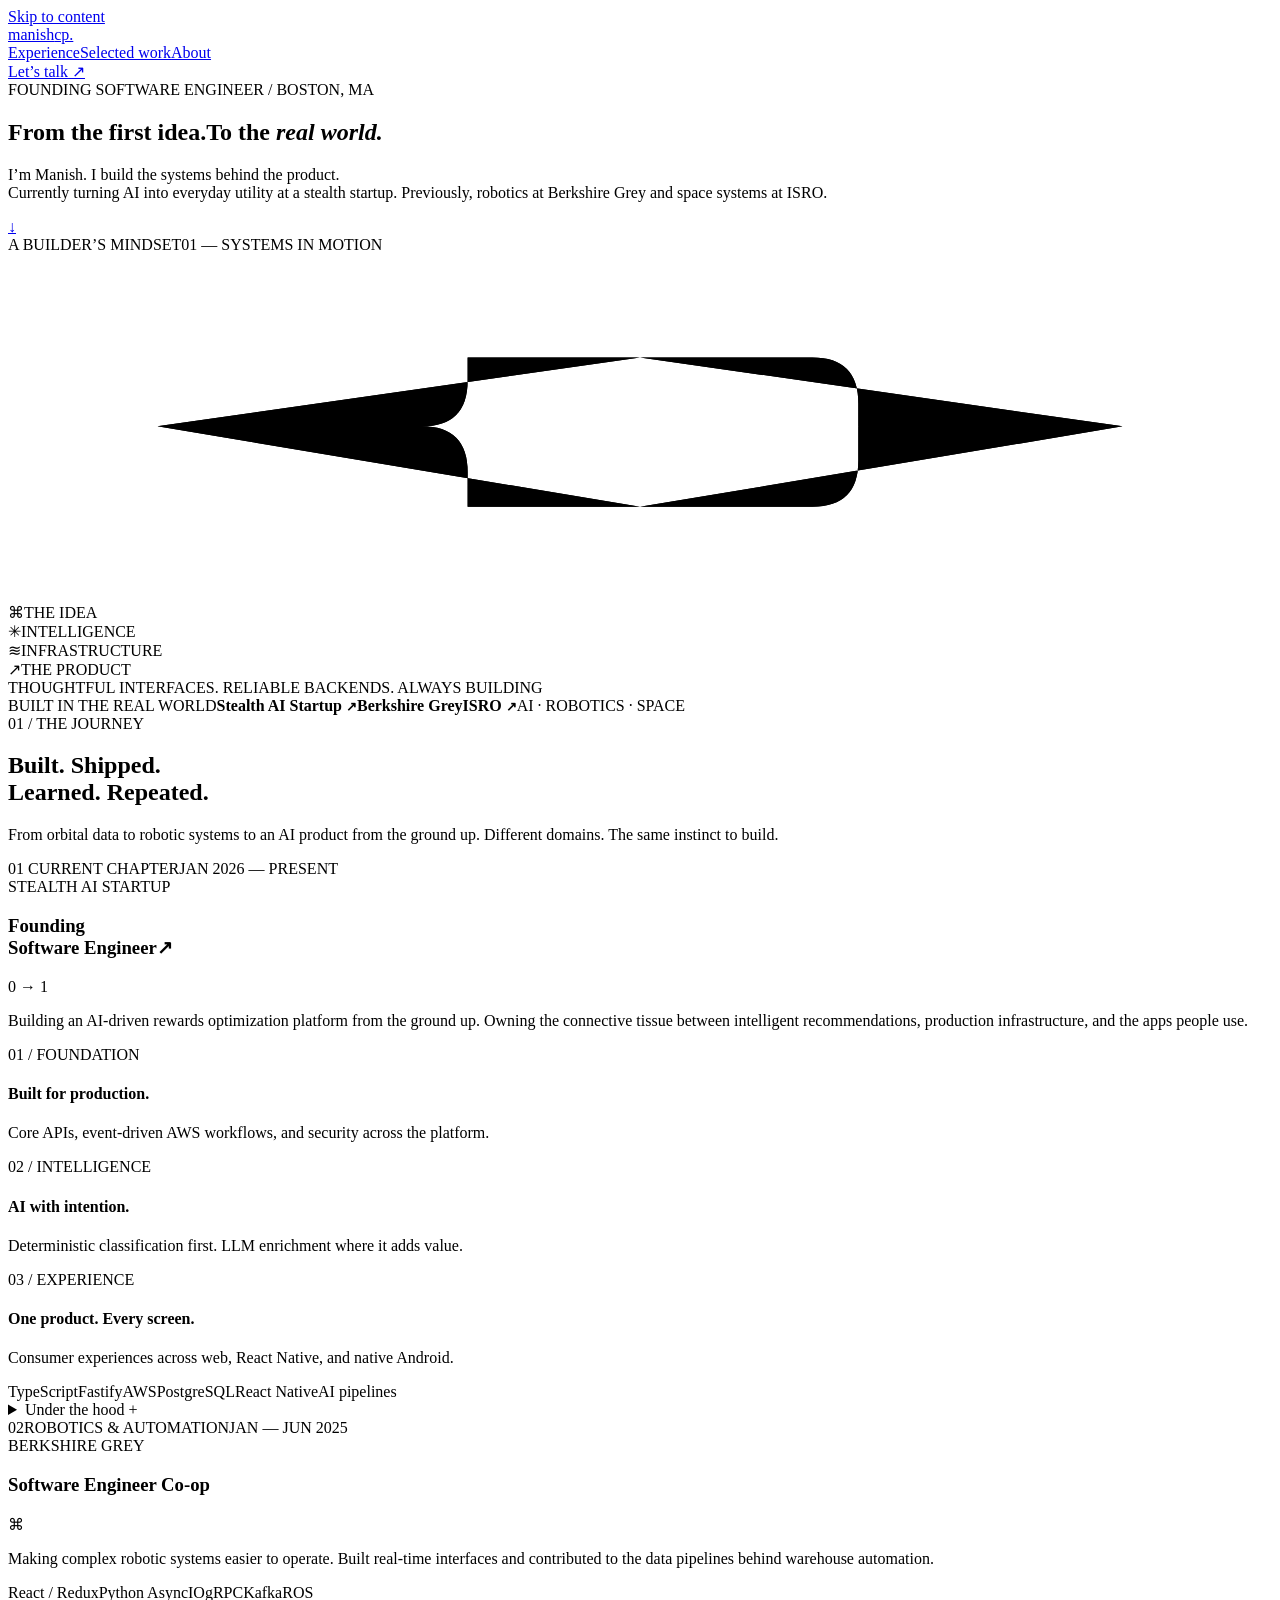
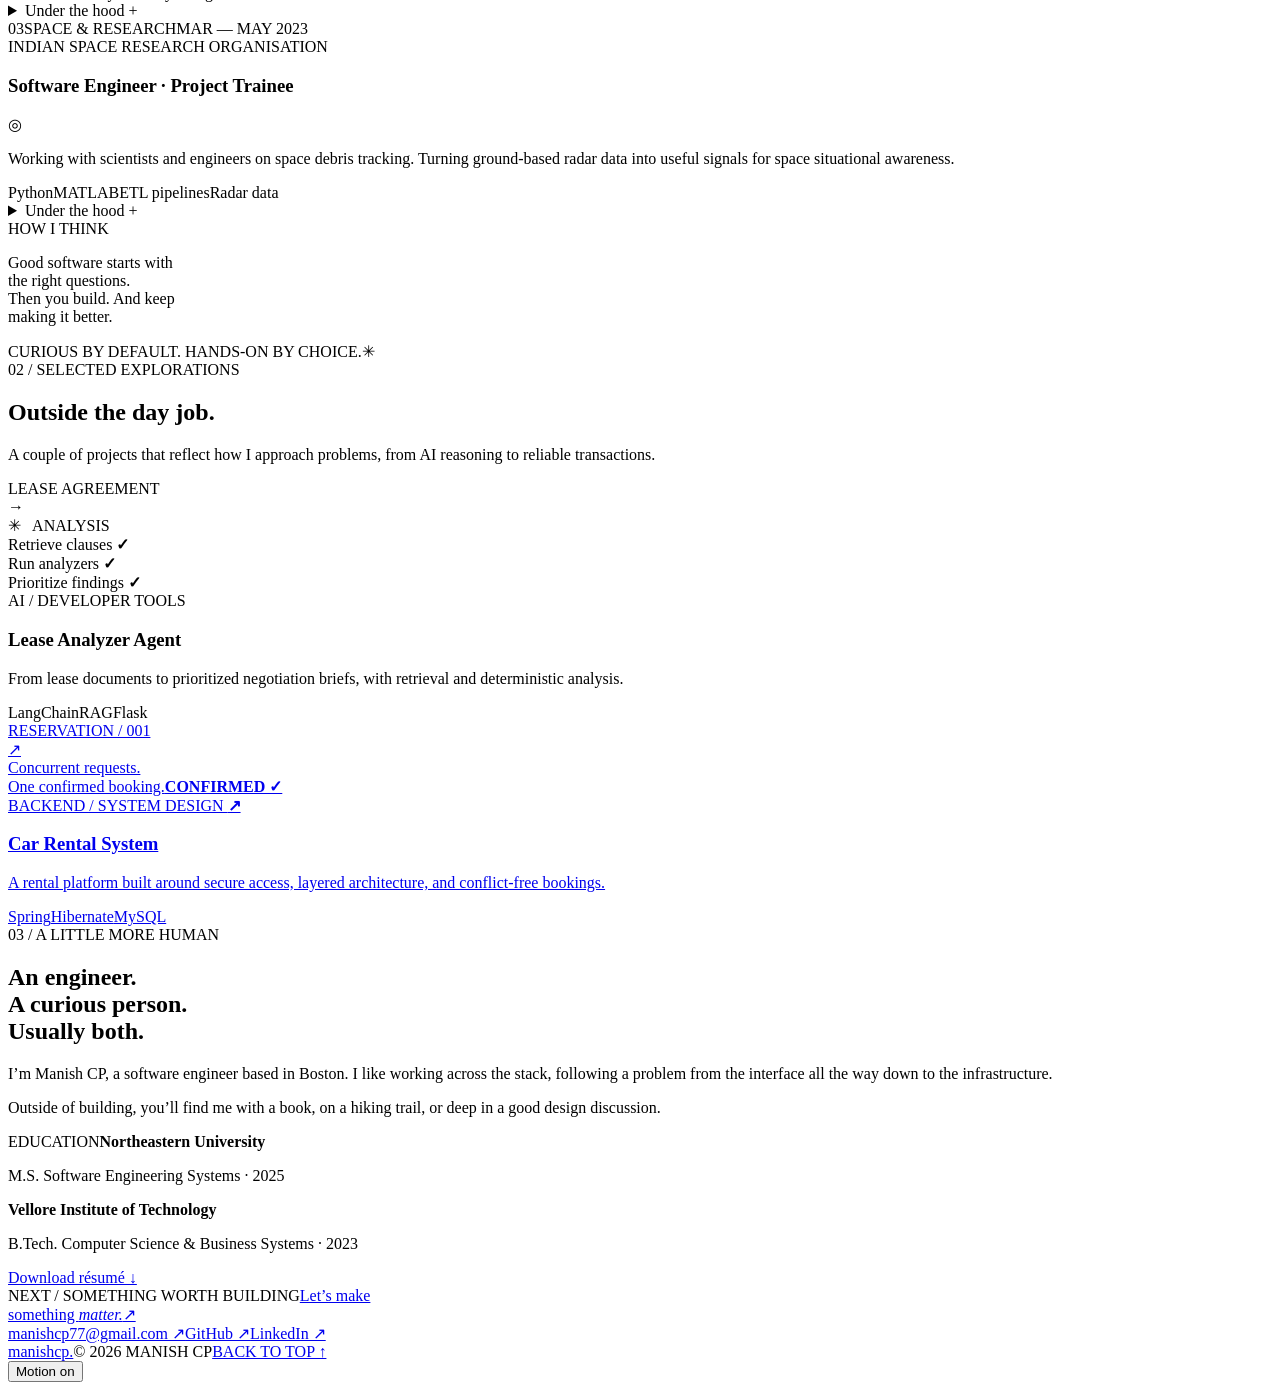
==== index.html @ 3275c743 "Configure portfolio for short GitHub Pages address" ====
<!doctype html>
<html lang="en">
<head>
  <meta charset="utf-8"><meta name="viewport" content="width=device-width,initial-scale=1">
  <title>Manish CP — Founding Software Engineer</title>
  <link rel="canonical" href="https://manishcp.github.io/">
  <meta name="description" content="Manish CP. Founding software engineer building AI products, reliable systems, and thoughtful interfaces.">
  <link rel="preconnect" href="https://fonts.googleapis.com"><link rel="preconnect" href="https://fonts.gstatic.com" crossorigin>
  <link href="https://fonts.googleapis.com/css2?family=DM+Sans:wght@400;450;500;550;600;650;700&family=Manrope:wght@400;500;600;650;700;750;800&display=swap" rel="stylesheet">
  <link rel="stylesheet" href="styles.css">
  <script defer src="https://cdn.jsdelivr.net/npm/gsap@3.13.0/dist/gsap.min.js"></script>
  <script defer src="script.js"></script>
</head>
<body>
  <a class="skip" href="#main">Skip to content</a>
  <header class="nav"><a class="wordmark" href="#">manish<span>cp.</span></a><nav aria-label="Main navigation"><a href="#experience">Experience</a><a href="#work">Selected work</a><a href="#about">About</a></nav><a class="nav-contact" href="mailto:manishcp77@gmail.com">Let’s talk <span>↗</span></a></header>
  <main id="main">
    <section class="hero wrap">
      <div class="hero-main"><div class="eyebrow intro"><span class="status-dot"></span> FOUNDING SOFTWARE ENGINEER <span class="location">/ BOSTON, MA</span></div>
        <h1><span class="line">From the first idea.</span><span class="line">To the <em>real world.</em></span></h1>
        <div class="hero-bottom"><p class="intro">I’m Manish. I build the systems behind the product.<br> Currently turning AI into everyday utility at a stealth startup. Previously, robotics at Berkshire Grey and space systems at ISRO.</p><a class="round-link intro" href="#experience" aria-label="Explore my experience">↓</a></div>
      </div>
      <div class="system-board intro" aria-label="Illustration of connected product systems">
        <div class="board-top"><span><span class="tiny-dot"></span> A BUILDER’S MINDSET</span><span>01 — SYSTEMS IN MOTION</span></div>
        <div class="diagram" aria-hidden="true"><div class="diagram-grid"></div><svg viewBox="0 0 1100 300" preserveAspectRatio="none"><path class="wire" d="M130 150 H360 Q400 150 400 110 V90 H550 M550 90 H700 Q740 90 740 130 V150 H970 M130 150 H360 Q400 150 400 190 V220 H550 M550 220 H700 Q740 220 740 180 V150 H970"/><path class="signal" d="M130 150 H360 Q400 150 400 110 V90 H550 M550 90 H700 Q740 90 740 130 V150 H970"/><path class="signal second" d="M130 150 H360 Q400 150 400 190 V220 H550 M550 220 H700 Q740 220 740 180 V150 H970"/></svg><div class="node input"><span class="node-icon">⌘</span><span>THE IDEA</span></div><div class="node intelligence"><span class="node-icon">✳</span><span>INTELLIGENCE</span></div><div class="node infrastructure"><span class="node-icon">≋</span><span>INFRASTRUCTURE</span></div><div class="node output"><span class="node-icon">↗</span><span>THE PRODUCT</span></div><div class="orbit orbit-one"></div><div class="orbit orbit-two"></div></div>
        <div class="board-bottom"><span>THOUGHTFUL INTERFACES. RELIABLE BACKENDS.</span><span class="live"><span class="status-dot"></span> ALWAYS BUILDING</span></div>
      </div>
      <div class="credibility"><span>BUILT IN THE REAL WORLD</span><strong>Stealth AI Startup <small>↗</small></strong><strong>Berkshire Grey</strong><strong class="isro">ISRO <small>↗</small></strong><span>AI · ROBOTICS · SPACE</span></div>
    </section>
    <section id="experience" class="experience wrap section-space">
      <div class="section-heading reveal"><div><span class="eyebrow">01 / THE JOURNEY</span><h2>Built. Shipped.<br><span>Learned. Repeated.</span></h2></div><p>From orbital data to robotic systems to an AI product from the ground up. Different domains. The same instinct to build.</p></div>
      <article class="role featured reveal"><div class="role-meta"><span class="role-number">01</span><span class="current"><span class="status-dot"></span> CURRENT CHAPTER</span><span>JAN 2026 — PRESENT</span></div><div class="role-main"><div class="role-title"><div><span class="company">STEALTH AI STARTUP</span><h3>Founding<br>Software Engineer<span class="accent">↗</span></h3></div><span class="role-index">0 → 1</span></div><p class="role-description">Building an AI-driven rewards optimization platform from the ground up. Owning the connective tissue between intelligent recommendations, production infrastructure, and the apps people use.</p><div class="pillars"><div><span>01 / FOUNDATION</span><h4>Built for production.</h4><p>Core APIs, event-driven AWS workflows, and security across the platform.</p></div><div><span>02 / INTELLIGENCE</span><h4>AI with intention.</h4><p>Deterministic classification first. LLM enrichment where it adds value.</p></div><div><span>03 / EXPERIENCE</span><h4>One product. Every screen.</h4><p>Consumer experiences across web, React Native, and native Android.</p></div></div><div class="tags"><span>TypeScript</span><span>Fastify</span><span>AWS</span><span>PostgreSQL</span><span>React Native</span><span>AI pipelines</span></div><details><summary>Under the hood <span>+</span></summary><p>Production APIs with Fastify and Prisma. Event processing with SQS, Step Functions, and EventBridge. JWT/RBAC and row-level security. A cross-platform scraping pipeline, merchant assets, and internal developer tooling.</p></details></div></article>
      <article class="role reveal"><div class="role-meta"><span class="role-number">02</span><span>ROBOTICS & AUTOMATION</span><span>JAN — JUN 2025</span></div><div class="role-main"><div class="role-title"><div><span class="company">BERKSHIRE GREY</span><h3>Software Engineer Co-op</h3></div><span class="abstract-mark">⌘</span></div><p class="role-description">Making complex robotic systems easier to operate. Built real-time interfaces and contributed to the data pipelines behind warehouse automation.</p><div class="tags"><span>React / Redux</span><span>Python AsyncIO</span><span>gRPC</span><span>Kafka</span><span>ROS</span></div><details><summary>Under the hood <span>+</span></summary><p>Interfaces spanning four product configurations, REST and WebSocket streams, reusable Pytest infrastructure, and Dockerized validation during the ROS1-to-ROS2 migration.</p></details></div></article>
      <article class="role reveal"><div class="role-meta"><span class="role-number">03</span><span>SPACE & RESEARCH</span><span>MAR — MAY 2023</span></div><div class="role-main"><div class="role-title"><div><span class="company">INDIAN SPACE RESEARCH ORGANISATION</span><h3>Software Engineer · Project Trainee</h3></div><span class="abstract-mark">◎</span></div><p class="role-description">Working with scientists and engineers on space debris tracking. Turning ground-based radar data into useful signals for space situational awareness.</p><div class="tags"><span>Python</span><span>MATLAB</span><span>ETL pipelines</span><span>Radar data</span></div><details><summary>Under the hood <span>+</span></summary><p>Automated radar data preprocessing and a space debris tracking prototype, with orbital coverage algorithms tuned to improve radar pass success.</p></details></div></article>
    </section>
    <section class="approach"><div class="wrap approach-inner"><span class="eyebrow reveal">HOW I THINK</span><p class="manifesto reveal">Good software starts with<br>the right questions.<br><span>Then you build. And keep<br>making it better.</span></p><div class="approach-footer"><span>CURIOUS BY DEFAULT. HANDS-ON BY CHOICE.</span><span class="asterisk" aria-hidden="true">✳</span></div></div></section>
    <section id="work" class="wrap section-space"><div class="section-heading reveal"><div><span class="eyebrow">02 / SELECTED EXPLORATIONS</span><h2>Outside the day job.</h2></div><p>A couple of projects that reflect how I approach problems, from AI reasoning to reliable transactions.</p></div><div class="projects"><article class="project reveal"><div class="project-visual agent-art" aria-hidden="true"><div class="document"><i></i><i></i><i></i><i></i><i></i><span>LEASE AGREEMENT</span></div><span class="connector">→</span><div class="analysis-box"><span>✳ &nbsp; ANALYSIS</span><div>Retrieve clauses <b>✓</b></div><div>Run analyzers <b>✓</b></div><div>Prioritize findings <b>✓</b></div></div></div><div class="project-caption"><span>AI / DEVELOPER TOOLS</span><h3>Lease Analyzer Agent</h3><p>From lease documents to prioritized negotiation briefs, with retrieval and deterministic analysis.</p><div class="tags"><span>LangChain</span><span>RAG</span><span>Flask</span></div></div></article><a class="project reveal" href="https://github.com/ManishCP/CarRentalSystem" target="_blank" rel="noopener noreferrer"><div class="project-visual rental-art" aria-hidden="true"><div class="booking"><span>RESERVATION / 001</span><div class="car">↗</div><div class="booking-bottom"><span>Concurrent requests.<br>One confirmed booking.</span><b>CONFIRMED ✓</b></div></div></div><div class="project-caption"><span>BACKEND / SYSTEM DESIGN <b>↗</b></span><h3>Car Rental System</h3><p>A rental platform built around secure access, layered architecture, and conflict-free bookings.</p><div class="tags"><span>Spring</span><span>Hibernate</span><span>MySQL</span></div></div></a></div></section>
    <section id="about" class="about wrap section-space"><div class="reveal"><span class="eyebrow">03 / A LITTLE MORE HUMAN</span><h2>An engineer.<br>A curious person.<br><span>Usually both.</span></h2></div><div class="about-copy reveal"><p>I’m Manish CP, a software engineer based in Boston. I like working across the stack, following a problem from the interface all the way down to the infrastructure.</p><p>Outside of building, you’ll find me with a book, on a hiking trail, or deep in a good design discussion.</p><div class="education"><span>EDUCATION</span><strong>Northeastern University</strong><p>M.S. Software Engineering Systems · 2025</p><strong>Vellore Institute of Technology</strong><p>B.Tech. Computer Science & Business Systems · 2023</p></div><a class="text-link" href="Docs/ManishCP_Resume.pdf" download="Manish_SoftwareEngineer_2026.pdf">Download résumé ↓</a></div></section>
    <footer id="contact"><div class="wrap"><div class="footer-top"><span class="eyebrow">NEXT / SOMETHING WORTH BUILDING</span><a href="mailto:manishcp77@gmail.com" class="contact-title">Let’s make<br>something <em>matter.</em><span>↗</span></a><div class="footer-links"><a href="mailto:manishcp77@gmail.com">manishcp77@gmail.com ↗</a><a href="https://github.com/ManishCP" target="_blank" rel="noopener noreferrer">GitHub ↗</a><a href="https://www.linkedin.com/in/manishcp/" target="_blank" rel="noopener noreferrer">LinkedIn ↗</a></div></div><div class="footer-bottom"><a class="wordmark" href="#">manish<span>cp.</span></a><span>© 2026 MANISH CP</span><a href="#">BACK TO TOP ↑</a></div></div></footer>
  </main>
  <button class="motion-toggle" aria-pressed="false" title="Pause decorative animations">Motion <span>on</span></button>
</body>
</html>
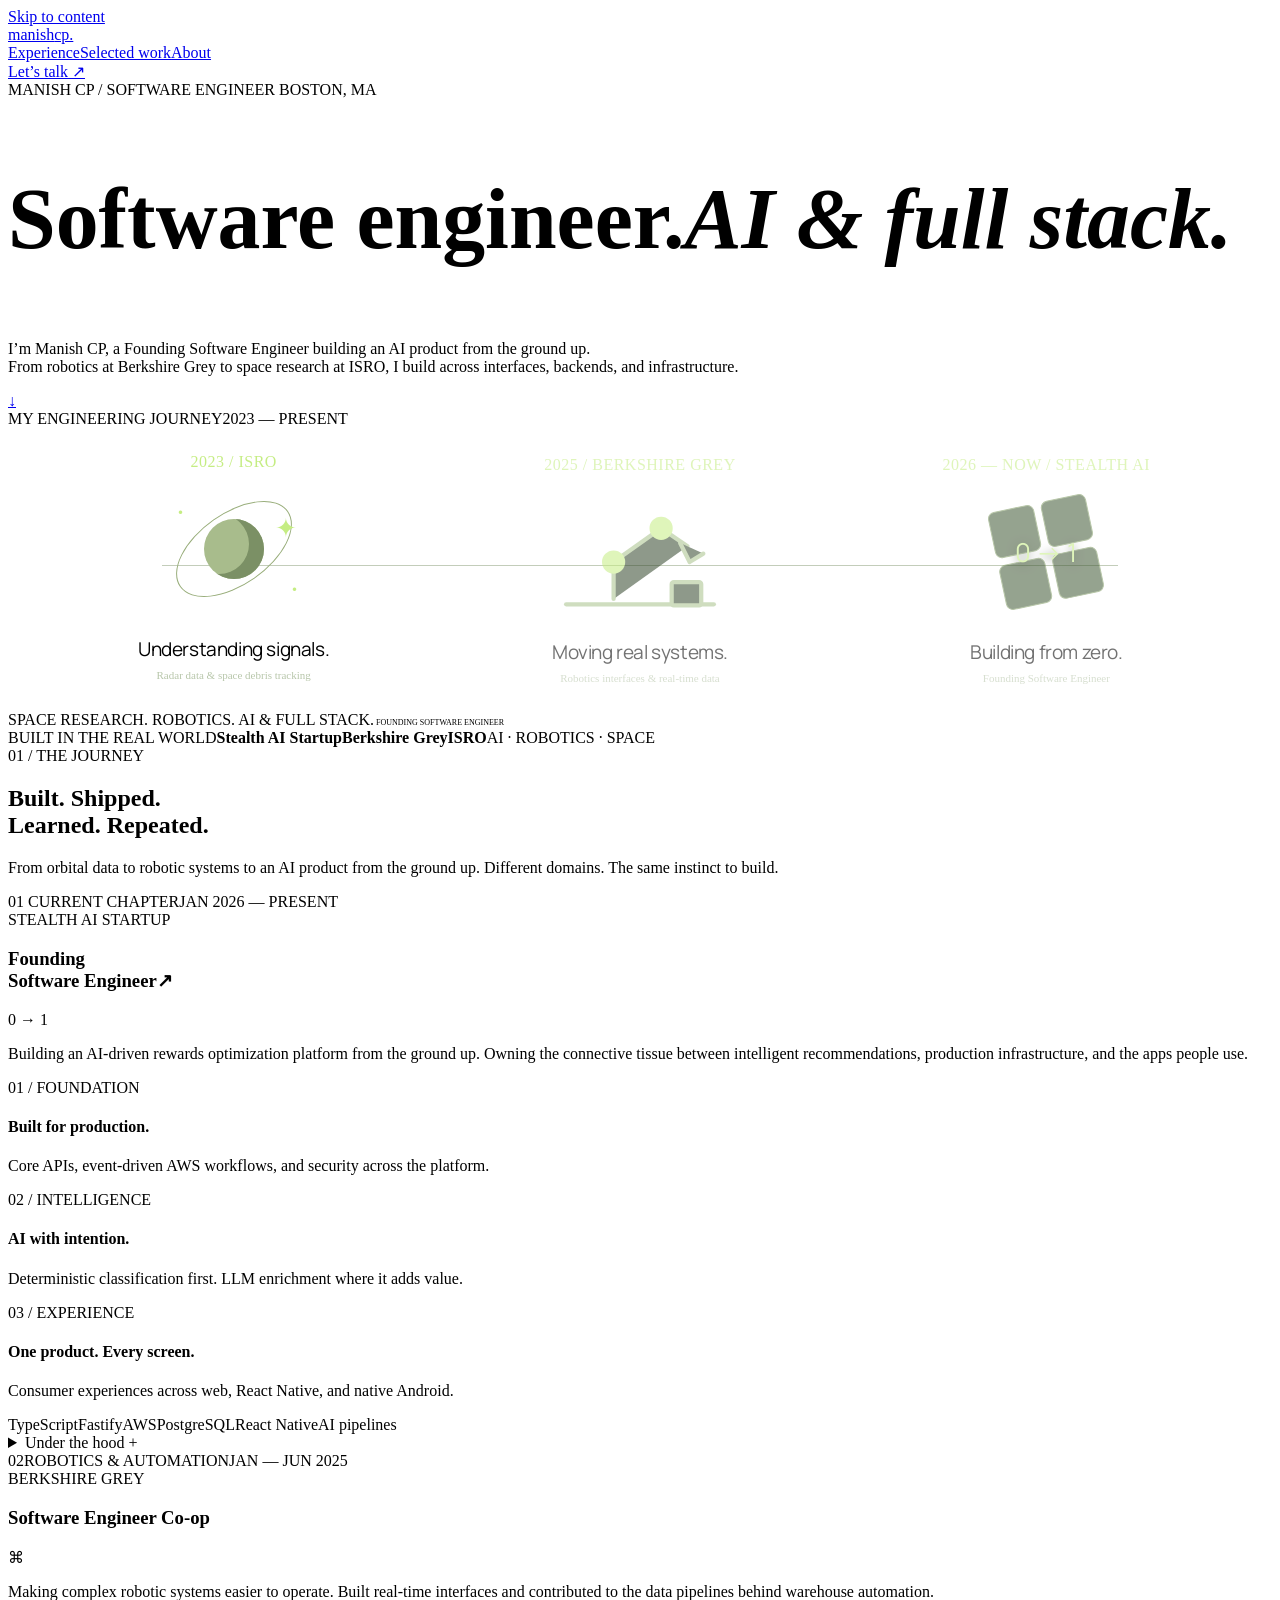
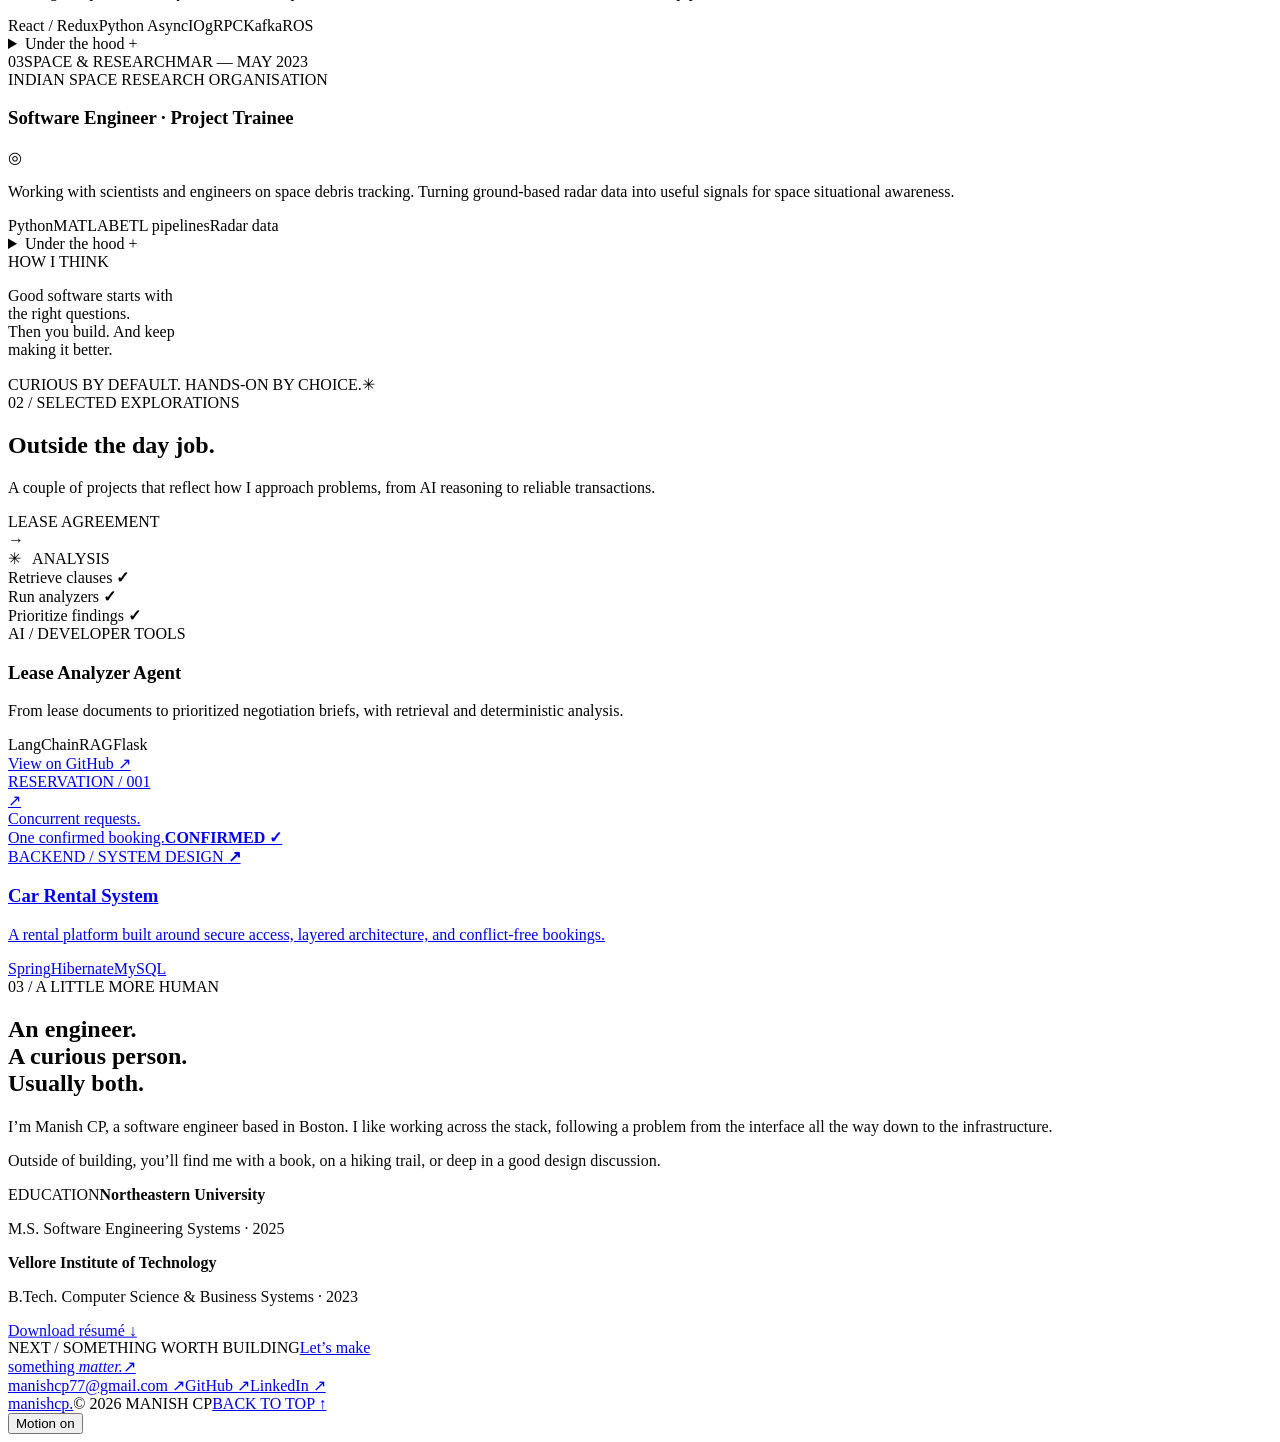
==== commit b19d229a: "Clarify engineering focus and animate career journey" ====
--- a/index.html
+++ b/index.html
@@ -2,12 +2,13 @@
 <html lang="en">
 <head>
   <meta charset="utf-8"><meta name="viewport" content="width=device-width,initial-scale=1">
-  <title>Manish CP — Founding Software Engineer</title>
+  <title>Manish CP — Software Engineer · AI & Full Stack</title>
   <link rel="canonical" href="https://manishcp.github.io/">
   <meta name="description" content="Manish CP. Founding software engineer building AI products, reliable systems, and thoughtful interfaces.">
   <link rel="preconnect" href="https://fonts.googleapis.com"><link rel="preconnect" href="https://fonts.gstatic.com" crossorigin>
   <link href="https://fonts.googleapis.com/css2?family=DM+Sans:wght@400;450;500;550;600;650;700&family=Manrope:wght@400;500;600;650;700;750;800&display=swap" rel="stylesheet">
   <link rel="stylesheet" href="styles.css">
+  <link rel="stylesheet" href="journey.css">
   <script defer src="https://cdn.jsdelivr.net/npm/gsap@3.13.0/dist/gsap.min.js"></script>
   <script defer src="script.js"></script>
 </head>
@@ -16,16 +17,16 @@
   <header class="nav"><a class="wordmark" href="#">manish<span>cp.</span></a><nav aria-label="Main navigation"><a href="#experience">Experience</a><a href="#work">Selected work</a><a href="#about">About</a></nav><a class="nav-contact" href="mailto:manishcp77@gmail.com">Let’s talk <span>↗</span></a></header>
   <main id="main">
     <section class="hero wrap">
-      <div class="hero-main"><div class="eyebrow intro"><span class="status-dot"></span> FOUNDING SOFTWARE ENGINEER <span class="location">/ BOSTON, MA</span></div>
-        <h1><span class="line">From the first idea.</span><span class="line">To the <em>real world.</em></span></h1>
-        <div class="hero-bottom"><p class="intro">I’m Manish. I build the systems behind the product.<br> Currently turning AI into everyday utility at a stealth startup. Previously, robotics at Berkshire Grey and space systems at ISRO.</p><a class="round-link intro" href="#experience" aria-label="Explore my experience">↓</a></div>
+      <div class="hero-main"><div class="eyebrow intro"><span class="status-dot"></span> MANISH CP / SOFTWARE ENGINEER <span class="location">BOSTON, MA</span></div>
+        <h1><span class="line">Software engineer.</span><span class="line"><em>AI &amp; full stack.</em></span></h1>
+        <div class="hero-bottom"><p class="intro">I’m Manish CP, a Founding Software Engineer building an AI product from the ground up.<br> From robotics at Berkshire Grey to space research at ISRO, I build across interfaces, backends, and infrastructure.</p><a class="round-link intro" href="#experience" aria-label="Explore my experience">↓</a></div>
       </div>
-      <div class="system-board intro" aria-label="Illustration of connected product systems">
-        <div class="board-top"><span><span class="tiny-dot"></span> A BUILDER’S MINDSET</span><span>01 — SYSTEMS IN MOTION</span></div>
-        <div class="diagram" aria-hidden="true"><div class="diagram-grid"></div><svg viewBox="0 0 1100 300" preserveAspectRatio="none"><path class="wire" d="M130 150 H360 Q400 150 400 110 V90 H550 M550 90 H700 Q740 90 740 130 V150 H970 M130 150 H360 Q400 150 400 190 V220 H550 M550 220 H700 Q740 220 740 180 V150 H970"/><path class="signal" d="M130 150 H360 Q400 150 400 110 V90 H550 M550 90 H700 Q740 90 740 130 V150 H970"/><path class="signal second" d="M130 150 H360 Q400 150 400 190 V220 H550 M550 220 H700 Q740 220 740 180 V150 H970"/></svg><div class="node input"><span class="node-icon">⌘</span><span>THE IDEA</span></div><div class="node intelligence"><span class="node-icon">✳</span><span>INTELLIGENCE</span></div><div class="node infrastructure"><span class="node-icon">≋</span><span>INFRASTRUCTURE</span></div><div class="node output"><span class="node-icon">↗</span><span>THE PRODUCT</span></div><div class="orbit orbit-one"></div><div class="orbit orbit-two"></div></div>
-        <div class="board-bottom"><span>THOUGHTFUL INTERFACES. RELIABLE BACKENDS.</span><span class="live"><span class="status-dot"></span> ALWAYS BUILDING</span></div>
+      <div class="system-board journey-board intro" aria-label="My engineering journey: space research at ISRO, robotics at Berkshire Grey, and founding software engineer at a stealth AI startup" data-chapter="0">
+        <div class="board-top"><span><span class="tiny-dot"></span> MY ENGINEERING JOURNEY</span><span>2023 — PRESENT</span></div>
+        <div class="journey-content"><div class="journey"><div class="journey-line"></div><article class="chapter"><span class="chapter-date">2023 / ISRO</span><div class="space-art"><div class="orbit"></div><div class="planet"></div><div class="satellite">✦</div><div class="star s1">·</div><div class="star s2">·</div></div><h2>Understanding signals.</h2><p>Radar data & space debris tracking</p></article><article class="chapter"><span class="chapter-date">2025 / BERKSHIRE GREY</span><div class="robot-art"><svg viewBox="0 0 180 130" aria-hidden="true"><path d="M20 115 H160"/><g class="arm"><path d="M65 110 L65 75 L110 43 L135 60"/><circle cx="65" cy="75" r="9"/><circle cx="110" cy="43" r="9"/><path class="grip" d="M128 57 L137 75 L150 67"/></g><rect x="120" y="94" width="28" height="22" rx="2"/></svg></div><h2>Moving real systems.</h2><p>Robotics interfaces & real-time data</p></article><article class="chapter"><span class="chapter-date">2026 — NOW / STEALTH AI</span><div class="founding-art"><div class="founding-grid"><span></span><span></span><span></span><span></span></div><div class="founding-symbol">0 → 1</div></div><h2>Building from zero.</h2><p>Founding Software Engineer</p></article></div></div>
+        <div class="board-bottom"><span>SPACE RESEARCH. ROBOTICS. AI &amp; FULL STACK.</span><span class="live"><span class="status-dot"></span> FOUNDING SOFTWARE ENGINEER</span></div>
       </div>
-      <div class="credibility"><span>BUILT IN THE REAL WORLD</span><strong>Stealth AI Startup <small>↗</small></strong><strong>Berkshire Grey</strong><strong class="isro">ISRO <small>↗</small></strong><span>AI · ROBOTICS · SPACE</span></div>
+      <div class="credibility"><span>BUILT IN THE REAL WORLD</span><strong>Stealth AI Startup</strong><strong>Berkshire Grey</strong><strong class="isro">ISRO</strong><span>AI · ROBOTICS · SPACE</span></div>
     </section>
     <section id="experience" class="experience wrap section-space">
       <div class="section-heading reveal"><div><span class="eyebrow">01 / THE JOURNEY</span><h2>Built. Shipped.<br><span>Learned. Repeated.</span></h2></div><p>From orbital data to robotic systems to an AI product from the ground up. Different domains. The same instinct to build.</p></div>
@@ -34,7 +35,7 @@
       <article class="role reveal"><div class="role-meta"><span class="role-number">03</span><span>SPACE & RESEARCH</span><span>MAR — MAY 2023</span></div><div class="role-main"><div class="role-title"><div><span class="company">INDIAN SPACE RESEARCH ORGANISATION</span><h3>Software Engineer · Project Trainee</h3></div><span class="abstract-mark">◎</span></div><p class="role-description">Working with scientists and engineers on space debris tracking. Turning ground-based radar data into useful signals for space situational awareness.</p><div class="tags"><span>Python</span><span>MATLAB</span><span>ETL pipelines</span><span>Radar data</span></div><details><summary>Under the hood <span>+</span></summary><p>Automated radar data preprocessing and a space debris tracking prototype, with orbital coverage algorithms tuned to improve radar pass success.</p></details></div></article>
     </section>
     <section class="approach"><div class="wrap approach-inner"><span class="eyebrow reveal">HOW I THINK</span><p class="manifesto reveal">Good software starts with<br>the right questions.<br><span>Then you build. And keep<br>making it better.</span></p><div class="approach-footer"><span>CURIOUS BY DEFAULT. HANDS-ON BY CHOICE.</span><span class="asterisk" aria-hidden="true">✳</span></div></div></section>
-    <section id="work" class="wrap section-space"><div class="section-heading reveal"><div><span class="eyebrow">02 / SELECTED EXPLORATIONS</span><h2>Outside the day job.</h2></div><p>A couple of projects that reflect how I approach problems, from AI reasoning to reliable transactions.</p></div><div class="projects"><article class="project reveal"><div class="project-visual agent-art" aria-hidden="true"><div class="document"><i></i><i></i><i></i><i></i><i></i><span>LEASE AGREEMENT</span></div><span class="connector">→</span><div class="analysis-box"><span>✳ &nbsp; ANALYSIS</span><div>Retrieve clauses <b>✓</b></div><div>Run analyzers <b>✓</b></div><div>Prioritize findings <b>✓</b></div></div></div><div class="project-caption"><span>AI / DEVELOPER TOOLS</span><h3>Lease Analyzer Agent</h3><p>From lease documents to prioritized negotiation briefs, with retrieval and deterministic analysis.</p><div class="tags"><span>LangChain</span><span>RAG</span><span>Flask</span></div></div></article><a class="project reveal" href="https://github.com/ManishCP/CarRentalSystem" target="_blank" rel="noopener noreferrer"><div class="project-visual rental-art" aria-hidden="true"><div class="booking"><span>RESERVATION / 001</span><div class="car">↗</div><div class="booking-bottom"><span>Concurrent requests.<br>One confirmed booking.</span><b>CONFIRMED ✓</b></div></div></div><div class="project-caption"><span>BACKEND / SYSTEM DESIGN <b>↗</b></span><h3>Car Rental System</h3><p>A rental platform built around secure access, layered architecture, and conflict-free bookings.</p><div class="tags"><span>Spring</span><span>Hibernate</span><span>MySQL</span></div></div></a></div></section>
+    <section id="work" class="wrap section-space"><div class="section-heading reveal"><div><span class="eyebrow">02 / SELECTED EXPLORATIONS</span><h2>Outside the day job.</h2></div><p>A couple of projects that reflect how I approach problems, from AI reasoning to reliable transactions.</p></div><div class="projects"><article class="project reveal"><div class="project-visual agent-art" aria-hidden="true"><div class="document"><i></i><i></i><i></i><i></i><i></i><span>LEASE AGREEMENT</span></div><span class="connector">→</span><div class="analysis-box"><span>✳ &nbsp; ANALYSIS</span><div>Retrieve clauses <b>✓</b></div><div>Run analyzers <b>✓</b></div><div>Prioritize findings <b>✓</b></div></div></div><div class="project-caption"><span>AI / DEVELOPER TOOLS</span><h3>Lease Analyzer Agent</h3><p>From lease documents to prioritized negotiation briefs, with retrieval and deterministic analysis.</p><div class="tags"><span>LangChain</span><span>RAG</span><span>Flask</span></div><a class="text-link" href="https://github.com/ManishCP/agent_build_hackathon" target="_blank" rel="noopener noreferrer">View on GitHub ↗</a></div></article><a class="project reveal" href="https://github.com/ManishCP/CarRentalSystem" target="_blank" rel="noopener noreferrer"><div class="project-visual rental-art" aria-hidden="true"><div class="booking"><span>RESERVATION / 001</span><div class="car">↗</div><div class="booking-bottom"><span>Concurrent requests.<br>One confirmed booking.</span><b>CONFIRMED ✓</b></div></div></div><div class="project-caption"><span>BACKEND / SYSTEM DESIGN <b>↗</b></span><h3>Car Rental System</h3><p>A rental platform built around secure access, layered architecture, and conflict-free bookings.</p><div class="tags"><span>Spring</span><span>Hibernate</span><span>MySQL</span></div></div></a></div></section>
     <section id="about" class="about wrap section-space"><div class="reveal"><span class="eyebrow">03 / A LITTLE MORE HUMAN</span><h2>An engineer.<br>A curious person.<br><span>Usually both.</span></h2></div><div class="about-copy reveal"><p>I’m Manish CP, a software engineer based in Boston. I like working across the stack, following a problem from the interface all the way down to the infrastructure.</p><p>Outside of building, you’ll find me with a book, on a hiking trail, or deep in a good design discussion.</p><div class="education"><span>EDUCATION</span><strong>Northeastern University</strong><p>M.S. Software Engineering Systems · 2025</p><strong>Vellore Institute of Technology</strong><p>B.Tech. Computer Science & Business Systems · 2023</p></div><a class="text-link" href="Docs/ManishCP_Resume.pdf" download="Manish_SoftwareEngineer_2026.pdf">Download résumé ↓</a></div></section>
     <footer id="contact"><div class="wrap"><div class="footer-top"><span class="eyebrow">NEXT / SOMETHING WORTH BUILDING</span><a href="mailto:manishcp77@gmail.com" class="contact-title">Let’s make<br>something <em>matter.</em><span>↗</span></a><div class="footer-links"><a href="mailto:manishcp77@gmail.com">manishcp77@gmail.com ↗</a><a href="https://github.com/ManishCP" target="_blank" rel="noopener noreferrer">GitHub ↗</a><a href="https://www.linkedin.com/in/manishcp/" target="_blank" rel="noopener noreferrer">LinkedIn ↗</a></div></div><div class="footer-bottom"><a class="wordmark" href="#">manish<span>cp.</span></a><span>© 2026 MANISH CP</span><a href="#">BACK TO TOP ↑</a></div></div></footer>
   </main>
--- a/journey.css
+++ b/journey.css
@@ -0,0 +1 @@
+.journey-content{padding:25px 35px 30px;background-image:radial-gradient(#a2b79325 .7px,transparent .7px);background-size:20px 20px}.journey{display:grid;grid-template-columns:repeat(3,1fr);gap:25px;position:relative}.journey-line{position:absolute;top:49%;height:1px;background:#69835366;left:10%;right:10%}.chapter{position:relative;text-align:center;opacity:.55;transition:opacity .9s,transform .9s;transform:translateY(3px)}.chapter-date{font:9px var(--mono);letter-spacing:.5px;color:#c5ed83}.chapter h2{font:400 19px Manrope,sans-serif;letter-spacing:-.4px;margin:10px 0 7px}.chapter p{font-size:11px;color:#b7c6aa;margin:0}.space-art,.robot-art,.founding-art{height:155px;position:relative;max-width:190px;margin:auto}.journey .planet{width:60px;height:60px;border-radius:50%;background:#a8bc8c;box-shadow:inset -15px -5px 0 #7b9065;position:absolute;top:50%;left:50%;transform:translate(-50%,-50%)}.journey .orbit{width:130px;height:70px;border:1px solid #98ad7a;border-radius:50%;position:absolute;top:50%;left:50%;transform:translate(-50%,-50%) rotate(-35deg)}.satellite{position:absolute;top:27%;left:72%;color:#c5ed83;font-size:26px;animation:journey-satellite 5s ease-in-out infinite}.star{position:absolute;color:#c5ed83;font-size:30px}.s1{left:20%;top:15%}.s2{left:80%;top:65%}.robot-art svg{height:100%;width:100%;fill:#33462c;stroke:#a8c38c;stroke-width:4;stroke-linecap:round;stroke-linejoin:round}.robot-art .arm{transform-origin:65px 110px;animation:journey-robot 4s ease-in-out infinite}.robot-art circle{fill:#c5ed83;stroke:#c5ed83}.founding-grid{position:absolute;top:50%;left:50%;width:100px;height:100px;transform:translate(-50%,-50%) rotate(-12deg);display:grid;grid-template-columns:1fr 1fr;gap:7px}.founding-grid span{background:#405835;border:1px solid #7e9a62;border-radius:7px;animation:journey-tiles 4s ease-in-out infinite alternate}.founding-grid span:nth-child(2){animation-delay:-1s}.founding-grid span:nth-child(3){animation-delay:-2s}.founding-symbol{position:absolute;inset:0;display:grid;place-items:center;font:26px Manrope,sans-serif;color:#c5ed83;text-shadow:0 2px 10px #10200a}.journey-board[data-chapter="0"] .chapter:nth-of-type(1),.journey-board[data-chapter="1"] .chapter:nth-of-type(2),.journey-board[data-chapter="2"] .chapter:nth-of-type(3){opacity:1;transform:none}.journey-board .board-bottom{gap:20px}.journey-board .live{font-size:8px}.motion-off .chapter{opacity:1;transform:none}.hero h1{font-size:clamp(54px,6.7vw,92px)}@keyframes journey-satellite{50%{transform:translate(-4px,8px)}}@keyframes journey-robot{50%{transform:rotate(-15deg)}}@keyframes journey-tiles{to{background:#66884a;transform:translateY(-4px)}}@media(max-width:800px){.journey-content{padding:25px 15px}.journey{gap:12px}.chapter-date{font-size:7px}.chapter h2{font-size:15px}.chapter p{font-size:9px}.journey-board .board-bottom{font-size:7px;letter-spacing:.4px}.journey-board .live{font-size:7px}}@media(max-width:560px){.hero h1{font-size:clamp(35px,8.5vw,48px);letter-spacing:-2px}.journey-content{padding:20px 23px}.journey{grid-template-columns:1fr;gap:15px}.journey-line{top:30px;bottom:30px;left:42px;right:auto;height:auto;width:1px}.chapter{display:grid;grid-template-columns:85px 1fr;text-align:left;align-items:center;column-gap:20px;min-height:95px}.chapter-date{grid-column:2;align-self:end;font-size:7px}.space-art,.robot-art,.founding-art{width:85px;height:95px;grid-column:1;grid-row:1 / 4}.chapter h2{grid-column:2;font-size:16px;margin:7px 0 4px}.chapter p{grid-column:2;align-self:start;font-size:9px}.journey .planet{width:35px;height:35px}.journey .orbit{width:80px;height:40px}.satellite{font-size:18px}.founding-grid{width:65px;height:65px;gap:4px}.founding-symbol{font-size:19px}.journey-board .board-bottom{flex-direction:column;gap:12px}.journey-board .board-bottom>span:first-child{max-width:none}.journey-board .live{font-size:7px}}@media(prefers-reduced-motion:reduce){.chapter{opacity:1;transform:none}}
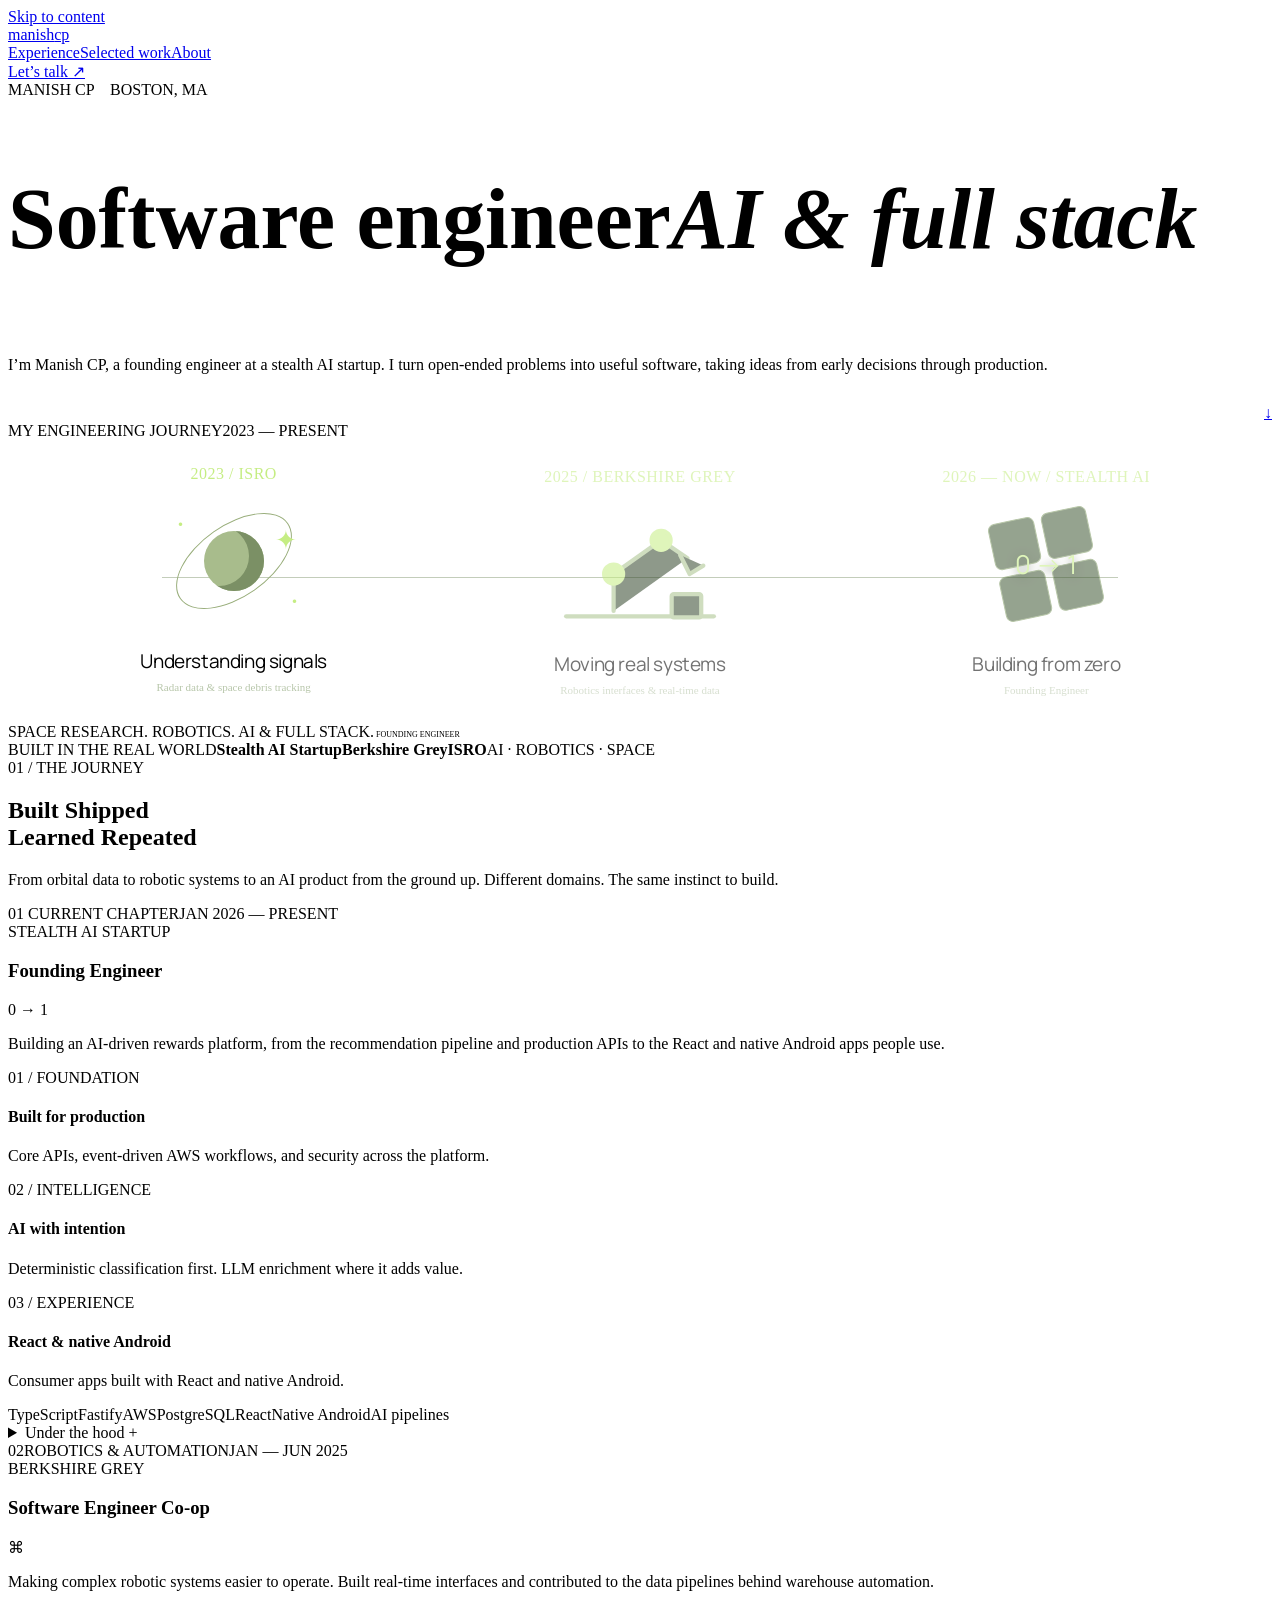
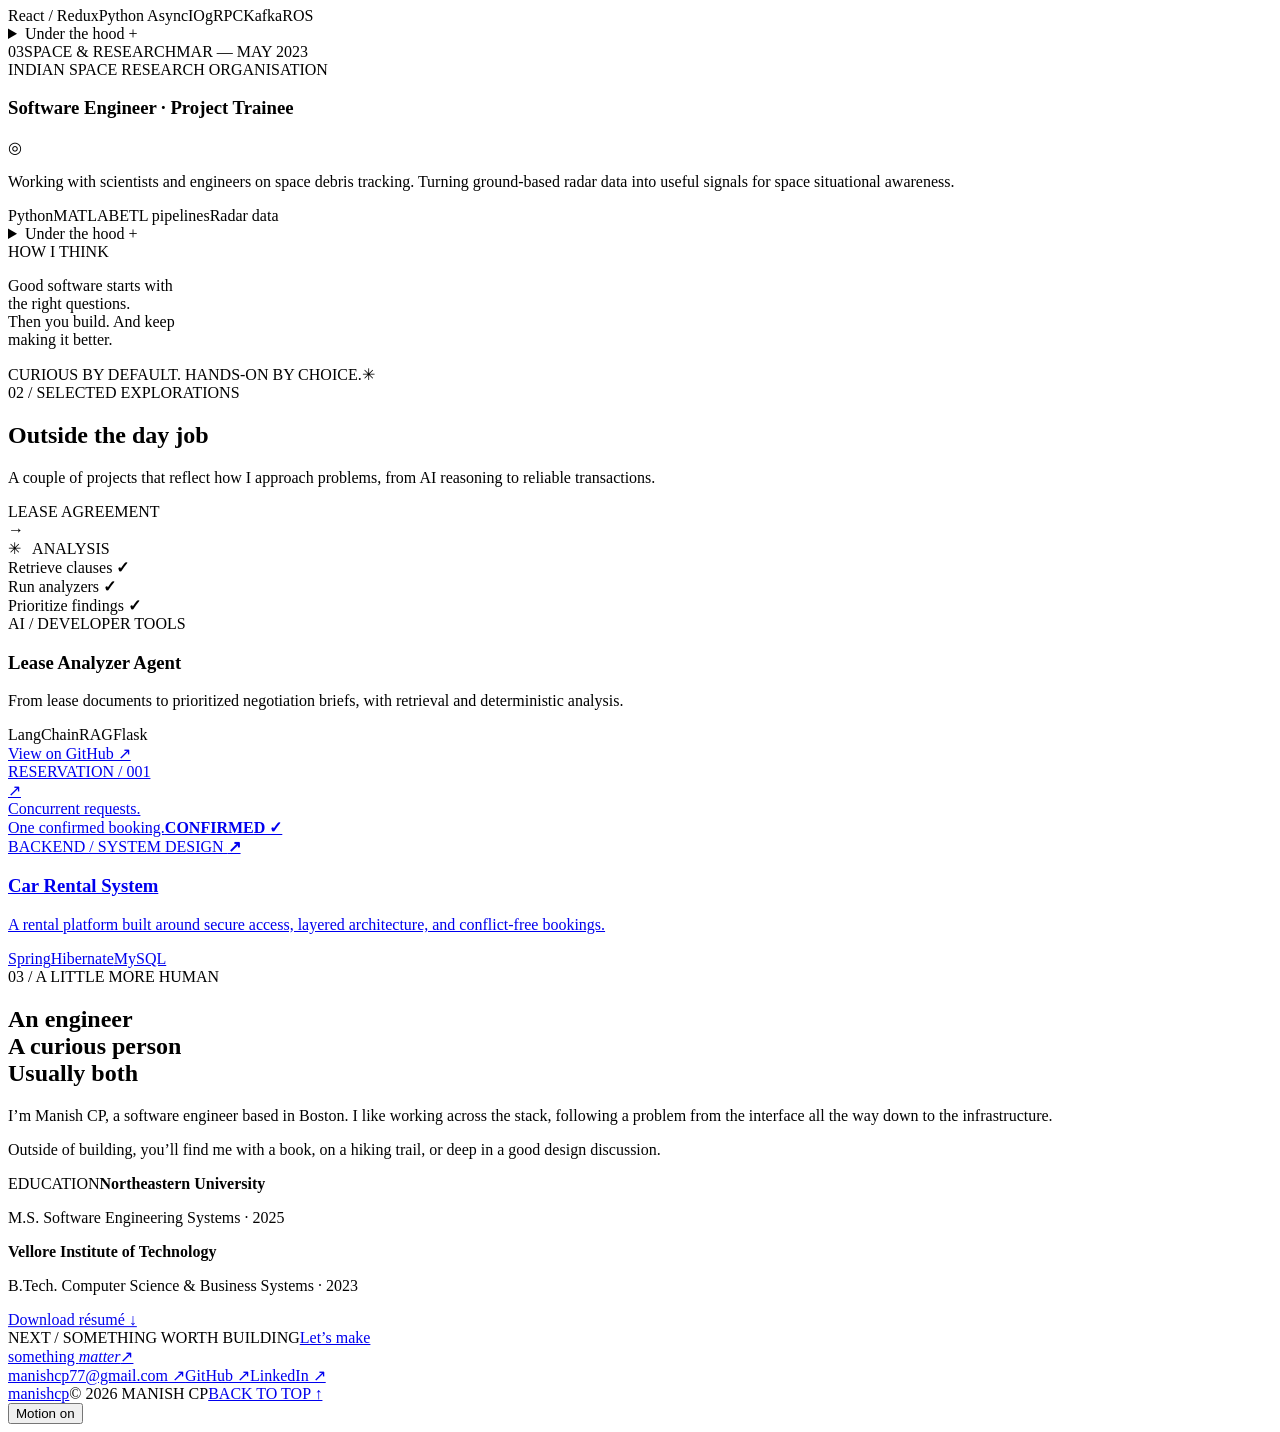
==== commit 8a679464: "Refine portfolio copy and full-width introduction" ====
--- a/index.html
+++ b/index.html
@@ -14,30 +14,30 @@
 </head>
 <body>
   <a class="skip" href="#main">Skip to content</a>
-  <header class="nav"><a class="wordmark" href="#">manish<span>cp.</span></a><nav aria-label="Main navigation"><a href="#experience">Experience</a><a href="#work">Selected work</a><a href="#about">About</a></nav><a class="nav-contact" href="mailto:manishcp77@gmail.com">Let’s talk <span>↗</span></a></header>
+  <header class="nav"><a class="wordmark" href="#">manish<span>cp</span></a><nav aria-label="Main navigation"><a href="#experience">Experience</a><a href="#work">Selected work</a><a href="#about">About</a></nav><a class="nav-contact" href="mailto:manishcp77@gmail.com">Let’s talk <span>↗</span></a></header>
   <main id="main">
     <section class="hero wrap">
-      <div class="hero-main"><div class="eyebrow intro"><span class="status-dot"></span> MANISH CP / SOFTWARE ENGINEER <span class="location">BOSTON, MA</span></div>
-        <h1><span class="line">Software engineer.</span><span class="line"><em>AI &amp; full stack.</em></span></h1>
-        <div class="hero-bottom"><p class="intro">I’m Manish CP, a Founding Software Engineer building an AI product from the ground up.<br> From robotics at Berkshire Grey to space research at ISRO, I build across interfaces, backends, and infrastructure.</p><a class="round-link intro" href="#experience" aria-label="Explore my experience">↓</a></div>
+      <div class="hero-main"><div class="eyebrow intro"><span class="status-dot"></span> MANISH CP <span class="location">BOSTON, MA</span></div>
+        <h1><span class="line">Software engineer</span><span class="line"><em>AI &amp; full stack</em></span></h1>
+        <div class="hero-bottom"><p class="intro">I’m Manish CP, a founding engineer at a stealth AI startup. I turn open-ended problems into useful software, taking ideas from early decisions through production.</p><a class="round-link intro" href="#experience" aria-label="Explore my experience">↓</a></div>
       </div>
       <div class="system-board journey-board intro" aria-label="My engineering journey: space research at ISRO, robotics at Berkshire Grey, and founding software engineer at a stealth AI startup" data-chapter="0">
         <div class="board-top"><span><span class="tiny-dot"></span> MY ENGINEERING JOURNEY</span><span>2023 — PRESENT</span></div>
-        <div class="journey-content"><div class="journey"><div class="journey-line"></div><article class="chapter"><span class="chapter-date">2023 / ISRO</span><div class="space-art"><div class="orbit"></div><div class="planet"></div><div class="satellite">✦</div><div class="star s1">·</div><div class="star s2">·</div></div><h2>Understanding signals.</h2><p>Radar data & space debris tracking</p></article><article class="chapter"><span class="chapter-date">2025 / BERKSHIRE GREY</span><div class="robot-art"><svg viewBox="0 0 180 130" aria-hidden="true"><path d="M20 115 H160"/><g class="arm"><path d="M65 110 L65 75 L110 43 L135 60"/><circle cx="65" cy="75" r="9"/><circle cx="110" cy="43" r="9"/><path class="grip" d="M128 57 L137 75 L150 67"/></g><rect x="120" y="94" width="28" height="22" rx="2"/></svg></div><h2>Moving real systems.</h2><p>Robotics interfaces & real-time data</p></article><article class="chapter"><span class="chapter-date">2026 — NOW / STEALTH AI</span><div class="founding-art"><div class="founding-grid"><span></span><span></span><span></span><span></span></div><div class="founding-symbol">0 → 1</div></div><h2>Building from zero.</h2><p>Founding Software Engineer</p></article></div></div>
-        <div class="board-bottom"><span>SPACE RESEARCH. ROBOTICS. AI &amp; FULL STACK.</span><span class="live"><span class="status-dot"></span> FOUNDING SOFTWARE ENGINEER</span></div>
+        <div class="journey-content"><div class="journey"><div class="journey-line"></div><article class="chapter"><span class="chapter-date">2023 / ISRO</span><div class="space-art"><div class="orbit"></div><div class="planet"></div><div class="satellite">✦</div><div class="star s1">·</div><div class="star s2">·</div></div><h2>Understanding signals</h2><p>Radar data & space debris tracking</p></article><article class="chapter"><span class="chapter-date">2025 / BERKSHIRE GREY</span><div class="robot-art"><svg viewBox="0 0 180 130" aria-hidden="true"><path d="M20 115 H160"/><g class="arm"><path d="M65 110 L65 75 L110 43 L135 60"/><circle cx="65" cy="75" r="9"/><circle cx="110" cy="43" r="9"/><path class="grip" d="M128 57 L137 75 L150 67"/></g><rect x="120" y="94" width="28" height="22" rx="2"/></svg></div><h2>Moving real systems</h2><p>Robotics interfaces & real-time data</p></article><article class="chapter"><span class="chapter-date">2026 — NOW / STEALTH AI</span><div class="founding-art"><div class="founding-grid"><span></span><span></span><span></span><span></span></div><div class="founding-symbol">0 → 1</div></div><h2>Building from zero</h2><p>Founding Engineer</p></article></div></div>
+        <div class="board-bottom"><span>SPACE RESEARCH. ROBOTICS. AI &amp; FULL STACK.</span><span class="live"><span class="status-dot"></span> FOUNDING ENGINEER</span></div>
       </div>
       <div class="credibility"><span>BUILT IN THE REAL WORLD</span><strong>Stealth AI Startup</strong><strong>Berkshire Grey</strong><strong class="isro">ISRO</strong><span>AI · ROBOTICS · SPACE</span></div>
     </section>
     <section id="experience" class="experience wrap section-space">
-      <div class="section-heading reveal"><div><span class="eyebrow">01 / THE JOURNEY</span><h2>Built. Shipped.<br><span>Learned. Repeated.</span></h2></div><p>From orbital data to robotic systems to an AI product from the ground up. Different domains. The same instinct to build.</p></div>
-      <article class="role featured reveal"><div class="role-meta"><span class="role-number">01</span><span class="current"><span class="status-dot"></span> CURRENT CHAPTER</span><span>JAN 2026 — PRESENT</span></div><div class="role-main"><div class="role-title"><div><span class="company">STEALTH AI STARTUP</span><h3>Founding<br>Software Engineer<span class="accent">↗</span></h3></div><span class="role-index">0 → 1</span></div><p class="role-description">Building an AI-driven rewards optimization platform from the ground up. Owning the connective tissue between intelligent recommendations, production infrastructure, and the apps people use.</p><div class="pillars"><div><span>01 / FOUNDATION</span><h4>Built for production.</h4><p>Core APIs, event-driven AWS workflows, and security across the platform.</p></div><div><span>02 / INTELLIGENCE</span><h4>AI with intention.</h4><p>Deterministic classification first. LLM enrichment where it adds value.</p></div><div><span>03 / EXPERIENCE</span><h4>One product. Every screen.</h4><p>Consumer experiences across web, React Native, and native Android.</p></div></div><div class="tags"><span>TypeScript</span><span>Fastify</span><span>AWS</span><span>PostgreSQL</span><span>React Native</span><span>AI pipelines</span></div><details><summary>Under the hood <span>+</span></summary><p>Production APIs with Fastify and Prisma. Event processing with SQS, Step Functions, and EventBridge. JWT/RBAC and row-level security. A cross-platform scraping pipeline, merchant assets, and internal developer tooling.</p></details></div></article>
+      <div class="section-heading reveal"><div><span class="eyebrow">01 / THE JOURNEY</span><h2>Built Shipped<br><span>Learned Repeated</span></h2></div><p>From orbital data to robotic systems to an AI product from the ground up. Different domains. The same instinct to build.</p></div>
+      <article class="role featured reveal"><div class="role-meta"><span class="role-number">01</span><span class="current"><span class="status-dot"></span> CURRENT CHAPTER</span><span>JAN 2026 — PRESENT</span></div><div class="role-main"><div class="role-title"><div><span class="company">STEALTH AI STARTUP</span><h3>Founding Engineer</h3></div><span class="role-index">0 → 1</span></div><p class="role-description">Building an AI-driven rewards platform, from the recommendation pipeline and production APIs to the React and native Android apps people use.</p><div class="pillars"><div><span>01 / FOUNDATION</span><h4>Built for production</h4><p>Core APIs, event-driven AWS workflows, and security across the platform.</p></div><div><span>02 / INTELLIGENCE</span><h4>AI with intention</h4><p>Deterministic classification first. LLM enrichment where it adds value.</p></div><div><span>03 / EXPERIENCE</span><h4>React &amp; native Android</h4><p>Consumer apps built with React and native Android.</p></div></div><div class="tags"><span>TypeScript</span><span>Fastify</span><span>AWS</span><span>PostgreSQL</span><span>React</span><span>Native Android</span><span>AI pipelines</span></div><details><summary>Under the hood <span>+</span></summary><p>Production APIs with Fastify and Prisma. Event processing with SQS, Step Functions, and EventBridge. JWT/RBAC and row-level security. A cross-platform scraping pipeline, merchant assets, and internal developer tooling.</p></details></div></article>
       <article class="role reveal"><div class="role-meta"><span class="role-number">02</span><span>ROBOTICS & AUTOMATION</span><span>JAN — JUN 2025</span></div><div class="role-main"><div class="role-title"><div><span class="company">BERKSHIRE GREY</span><h3>Software Engineer Co-op</h3></div><span class="abstract-mark">⌘</span></div><p class="role-description">Making complex robotic systems easier to operate. Built real-time interfaces and contributed to the data pipelines behind warehouse automation.</p><div class="tags"><span>React / Redux</span><span>Python AsyncIO</span><span>gRPC</span><span>Kafka</span><span>ROS</span></div><details><summary>Under the hood <span>+</span></summary><p>Interfaces spanning four product configurations, REST and WebSocket streams, reusable Pytest infrastructure, and Dockerized validation during the ROS1-to-ROS2 migration.</p></details></div></article>
       <article class="role reveal"><div class="role-meta"><span class="role-number">03</span><span>SPACE & RESEARCH</span><span>MAR — MAY 2023</span></div><div class="role-main"><div class="role-title"><div><span class="company">INDIAN SPACE RESEARCH ORGANISATION</span><h3>Software Engineer · Project Trainee</h3></div><span class="abstract-mark">◎</span></div><p class="role-description">Working with scientists and engineers on space debris tracking. Turning ground-based radar data into useful signals for space situational awareness.</p><div class="tags"><span>Python</span><span>MATLAB</span><span>ETL pipelines</span><span>Radar data</span></div><details><summary>Under the hood <span>+</span></summary><p>Automated radar data preprocessing and a space debris tracking prototype, with orbital coverage algorithms tuned to improve radar pass success.</p></details></div></article>
     </section>
     <section class="approach"><div class="wrap approach-inner"><span class="eyebrow reveal">HOW I THINK</span><p class="manifesto reveal">Good software starts with<br>the right questions.<br><span>Then you build. And keep<br>making it better.</span></p><div class="approach-footer"><span>CURIOUS BY DEFAULT. HANDS-ON BY CHOICE.</span><span class="asterisk" aria-hidden="true">✳</span></div></div></section>
-    <section id="work" class="wrap section-space"><div class="section-heading reveal"><div><span class="eyebrow">02 / SELECTED EXPLORATIONS</span><h2>Outside the day job.</h2></div><p>A couple of projects that reflect how I approach problems, from AI reasoning to reliable transactions.</p></div><div class="projects"><article class="project reveal"><div class="project-visual agent-art" aria-hidden="true"><div class="document"><i></i><i></i><i></i><i></i><i></i><span>LEASE AGREEMENT</span></div><span class="connector">→</span><div class="analysis-box"><span>✳ &nbsp; ANALYSIS</span><div>Retrieve clauses <b>✓</b></div><div>Run analyzers <b>✓</b></div><div>Prioritize findings <b>✓</b></div></div></div><div class="project-caption"><span>AI / DEVELOPER TOOLS</span><h3>Lease Analyzer Agent</h3><p>From lease documents to prioritized negotiation briefs, with retrieval and deterministic analysis.</p><div class="tags"><span>LangChain</span><span>RAG</span><span>Flask</span></div><a class="text-link" href="https://github.com/ManishCP/agent_build_hackathon" target="_blank" rel="noopener noreferrer">View on GitHub ↗</a></div></article><a class="project reveal" href="https://github.com/ManishCP/CarRentalSystem" target="_blank" rel="noopener noreferrer"><div class="project-visual rental-art" aria-hidden="true"><div class="booking"><span>RESERVATION / 001</span><div class="car">↗</div><div class="booking-bottom"><span>Concurrent requests.<br>One confirmed booking.</span><b>CONFIRMED ✓</b></div></div></div><div class="project-caption"><span>BACKEND / SYSTEM DESIGN <b>↗</b></span><h3>Car Rental System</h3><p>A rental platform built around secure access, layered architecture, and conflict-free bookings.</p><div class="tags"><span>Spring</span><span>Hibernate</span><span>MySQL</span></div></div></a></div></section>
-    <section id="about" class="about wrap section-space"><div class="reveal"><span class="eyebrow">03 / A LITTLE MORE HUMAN</span><h2>An engineer.<br>A curious person.<br><span>Usually both.</span></h2></div><div class="about-copy reveal"><p>I’m Manish CP, a software engineer based in Boston. I like working across the stack, following a problem from the interface all the way down to the infrastructure.</p><p>Outside of building, you’ll find me with a book, on a hiking trail, or deep in a good design discussion.</p><div class="education"><span>EDUCATION</span><strong>Northeastern University</strong><p>M.S. Software Engineering Systems · 2025</p><strong>Vellore Institute of Technology</strong><p>B.Tech. Computer Science & Business Systems · 2023</p></div><a class="text-link" href="Docs/ManishCP_Resume.pdf" download="Manish_SoftwareEngineer_2026.pdf">Download résumé ↓</a></div></section>
-    <footer id="contact"><div class="wrap"><div class="footer-top"><span class="eyebrow">NEXT / SOMETHING WORTH BUILDING</span><a href="mailto:manishcp77@gmail.com" class="contact-title">Let’s make<br>something <em>matter.</em><span>↗</span></a><div class="footer-links"><a href="mailto:manishcp77@gmail.com">manishcp77@gmail.com ↗</a><a href="https://github.com/ManishCP" target="_blank" rel="noopener noreferrer">GitHub ↗</a><a href="https://www.linkedin.com/in/manishcp/" target="_blank" rel="noopener noreferrer">LinkedIn ↗</a></div></div><div class="footer-bottom"><a class="wordmark" href="#">manish<span>cp.</span></a><span>© 2026 MANISH CP</span><a href="#">BACK TO TOP ↑</a></div></div></footer>
+    <section id="work" class="wrap section-space"><div class="section-heading reveal"><div><span class="eyebrow">02 / SELECTED EXPLORATIONS</span><h2>Outside the day job</h2></div><p>A couple of projects that reflect how I approach problems, from AI reasoning to reliable transactions.</p></div><div class="projects"><article class="project reveal"><div class="project-visual agent-art" aria-hidden="true"><div class="document"><i></i><i></i><i></i><i></i><i></i><span>LEASE AGREEMENT</span></div><span class="connector">→</span><div class="analysis-box"><span>✳ &nbsp; ANALYSIS</span><div>Retrieve clauses <b>✓</b></div><div>Run analyzers <b>✓</b></div><div>Prioritize findings <b>✓</b></div></div></div><div class="project-caption"><span>AI / DEVELOPER TOOLS</span><h3>Lease Analyzer Agent</h3><p>From lease documents to prioritized negotiation briefs, with retrieval and deterministic analysis.</p><div class="tags"><span>LangChain</span><span>RAG</span><span>Flask</span></div><a class="text-link" href="https://github.com/ManishCP/agent_build_hackathon" target="_blank" rel="noopener noreferrer">View on GitHub ↗</a></div></article><a class="project reveal" href="https://github.com/ManishCP/CarRentalSystem" target="_blank" rel="noopener noreferrer"><div class="project-visual rental-art" aria-hidden="true"><div class="booking"><span>RESERVATION / 001</span><div class="car">↗</div><div class="booking-bottom"><span>Concurrent requests.<br>One confirmed booking.</span><b>CONFIRMED ✓</b></div></div></div><div class="project-caption"><span>BACKEND / SYSTEM DESIGN <b>↗</b></span><h3>Car Rental System</h3><p>A rental platform built around secure access, layered architecture, and conflict-free bookings.</p><div class="tags"><span>Spring</span><span>Hibernate</span><span>MySQL</span></div></div></a></div></section>
+    <section id="about" class="about wrap section-space"><div class="reveal"><span class="eyebrow">03 / A LITTLE MORE HUMAN</span><h2>An engineer<br>A curious person<br><span>Usually both</span></h2></div><div class="about-copy reveal"><p>I’m Manish CP, a software engineer based in Boston. I like working across the stack, following a problem from the interface all the way down to the infrastructure.</p><p>Outside of building, you’ll find me with a book, on a hiking trail, or deep in a good design discussion.</p><div class="education"><span>EDUCATION</span><strong>Northeastern University</strong><p>M.S. Software Engineering Systems · 2025</p><strong>Vellore Institute of Technology</strong><p>B.Tech. Computer Science & Business Systems · 2023</p></div><a class="text-link" href="Docs/ManishCP_Resume.pdf" download="Manish_SoftwareEngineer_2026.pdf">Download résumé ↓</a></div></section>
+    <footer id="contact"><div class="wrap"><div class="footer-top"><span class="eyebrow">NEXT / SOMETHING WORTH BUILDING</span><a href="mailto:manishcp77@gmail.com" class="contact-title">Let’s make<br>something <em>matter</em><span>↗</span></a><div class="footer-links"><a href="mailto:manishcp77@gmail.com">manishcp77@gmail.com ↗</a><a href="https://github.com/ManishCP" target="_blank" rel="noopener noreferrer">GitHub ↗</a><a href="https://www.linkedin.com/in/manishcp/" target="_blank" rel="noopener noreferrer">LinkedIn ↗</a></div></div><div class="footer-bottom"><a class="wordmark" href="#">manish<span>cp</span></a><span>© 2026 MANISH CP</span><a href="#">BACK TO TOP ↑</a></div></div></footer>
   </main>
   <button class="motion-toggle" aria-pressed="false" title="Pause decorative animations">Motion <span>on</span></button>
 </body>
--- a/journey.css
+++ b/journey.css
@@ -1 +1,5 @@
 .journey-content{padding:25px 35px 30px;background-image:radial-gradient(#a2b79325 .7px,transparent .7px);background-size:20px 20px}.journey{display:grid;grid-template-columns:repeat(3,1fr);gap:25px;position:relative}.journey-line{position:absolute;top:49%;height:1px;background:#69835366;left:10%;right:10%}.chapter{position:relative;text-align:center;opacity:.55;transition:opacity .9s,transform .9s;transform:translateY(3px)}.chapter-date{font:9px var(--mono);letter-spacing:.5px;color:#c5ed83}.chapter h2{font:400 19px Manrope,sans-serif;letter-spacing:-.4px;margin:10px 0 7px}.chapter p{font-size:11px;color:#b7c6aa;margin:0}.space-art,.robot-art,.founding-art{height:155px;position:relative;max-width:190px;margin:auto}.journey .planet{width:60px;height:60px;border-radius:50%;background:#a8bc8c;box-shadow:inset -15px -5px 0 #7b9065;position:absolute;top:50%;left:50%;transform:translate(-50%,-50%)}.journey .orbit{width:130px;height:70px;border:1px solid #98ad7a;border-radius:50%;position:absolute;top:50%;left:50%;transform:translate(-50%,-50%) rotate(-35deg)}.satellite{position:absolute;top:27%;left:72%;color:#c5ed83;font-size:26px;animation:journey-satellite 5s ease-in-out infinite}.star{position:absolute;color:#c5ed83;font-size:30px}.s1{left:20%;top:15%}.s2{left:80%;top:65%}.robot-art svg{height:100%;width:100%;fill:#33462c;stroke:#a8c38c;stroke-width:4;stroke-linecap:round;stroke-linejoin:round}.robot-art .arm{transform-origin:65px 110px;animation:journey-robot 4s ease-in-out infinite}.robot-art circle{fill:#c5ed83;stroke:#c5ed83}.founding-grid{position:absolute;top:50%;left:50%;width:100px;height:100px;transform:translate(-50%,-50%) rotate(-12deg);display:grid;grid-template-columns:1fr 1fr;gap:7px}.founding-grid span{background:#405835;border:1px solid #7e9a62;border-radius:7px;animation:journey-tiles 4s ease-in-out infinite alternate}.founding-grid span:nth-child(2){animation-delay:-1s}.founding-grid span:nth-child(3){animation-delay:-2s}.founding-symbol{position:absolute;inset:0;display:grid;place-items:center;font:26px Manrope,sans-serif;color:#c5ed83;text-shadow:0 2px 10px #10200a}.journey-board[data-chapter="0"] .chapter:nth-of-type(1),.journey-board[data-chapter="1"] .chapter:nth-of-type(2),.journey-board[data-chapter="2"] .chapter:nth-of-type(3){opacity:1;transform:none}.journey-board .board-bottom{gap:20px}.journey-board .live{font-size:8px}.motion-off .chapter{opacity:1;transform:none}.hero h1{font-size:clamp(54px,6.7vw,92px)}@keyframes journey-satellite{50%{transform:translate(-4px,8px)}}@keyframes journey-robot{50%{transform:rotate(-15deg)}}@keyframes journey-tiles{to{background:#66884a;transform:translateY(-4px)}}@media(max-width:800px){.journey-content{padding:25px 15px}.journey{gap:12px}.chapter-date{font-size:7px}.chapter h2{font-size:15px}.chapter p{font-size:9px}.journey-board .board-bottom{font-size:7px;letter-spacing:.4px}.journey-board .live{font-size:7px}}@media(max-width:560px){.hero h1{font-size:clamp(35px,8.5vw,48px);letter-spacing:-2px}.journey-content{padding:20px 23px}.journey{grid-template-columns:1fr;gap:15px}.journey-line{top:30px;bottom:30px;left:42px;right:auto;height:auto;width:1px}.chapter{display:grid;grid-template-columns:85px 1fr;text-align:left;align-items:center;column-gap:20px;min-height:95px}.chapter-date{grid-column:2;align-self:end;font-size:7px}.space-art,.robot-art,.founding-art{width:85px;height:95px;grid-column:1;grid-row:1 / 4}.chapter h2{grid-column:2;font-size:16px;margin:7px 0 4px}.chapter p{grid-column:2;align-self:start;font-size:9px}.journey .planet{width:35px;height:35px}.journey .orbit{width:80px;height:40px}.satellite{font-size:18px}.founding-grid{width:65px;height:65px;gap:4px}.founding-symbol{font-size:19px}.journey-board .board-bottom{flex-direction:column;gap:12px}.journey-board .board-bottom>span:first-child{max-width:none}.journey-board .live{font-size:7px}}@media(prefers-reduced-motion:reduce){.chapter{opacity:1;transform:none}}
+
+/* Give the introduction the same full content width as the journey panel. */
+.hero-bottom{display:grid;grid-template-columns:minmax(0,1fr);gap:14px}.hero-bottom p{width:100%;max-width:none;text-wrap:pretty}.hero-bottom .round-link{justify-self:end}.hero .eyebrow .location{margin-left:12px}
+.featured .role-description{max-width:none;text-wrap:pretty}
